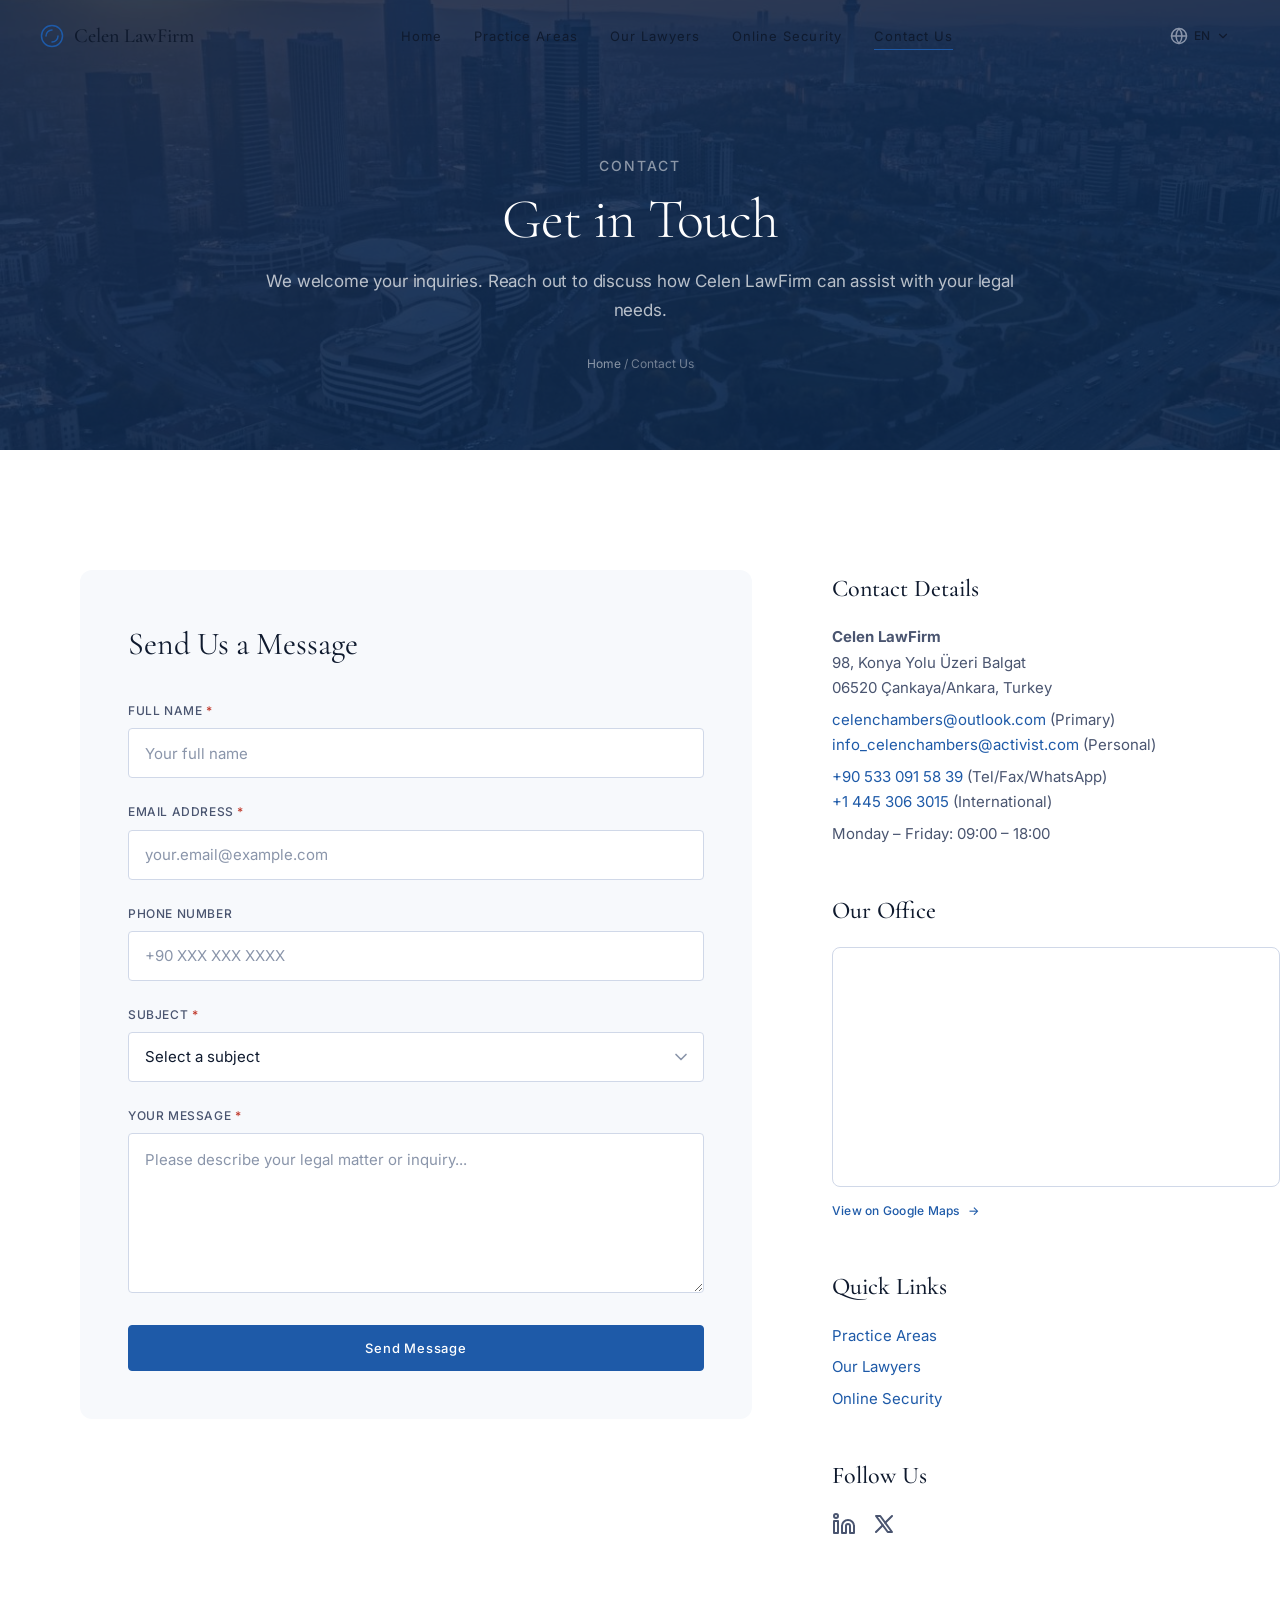
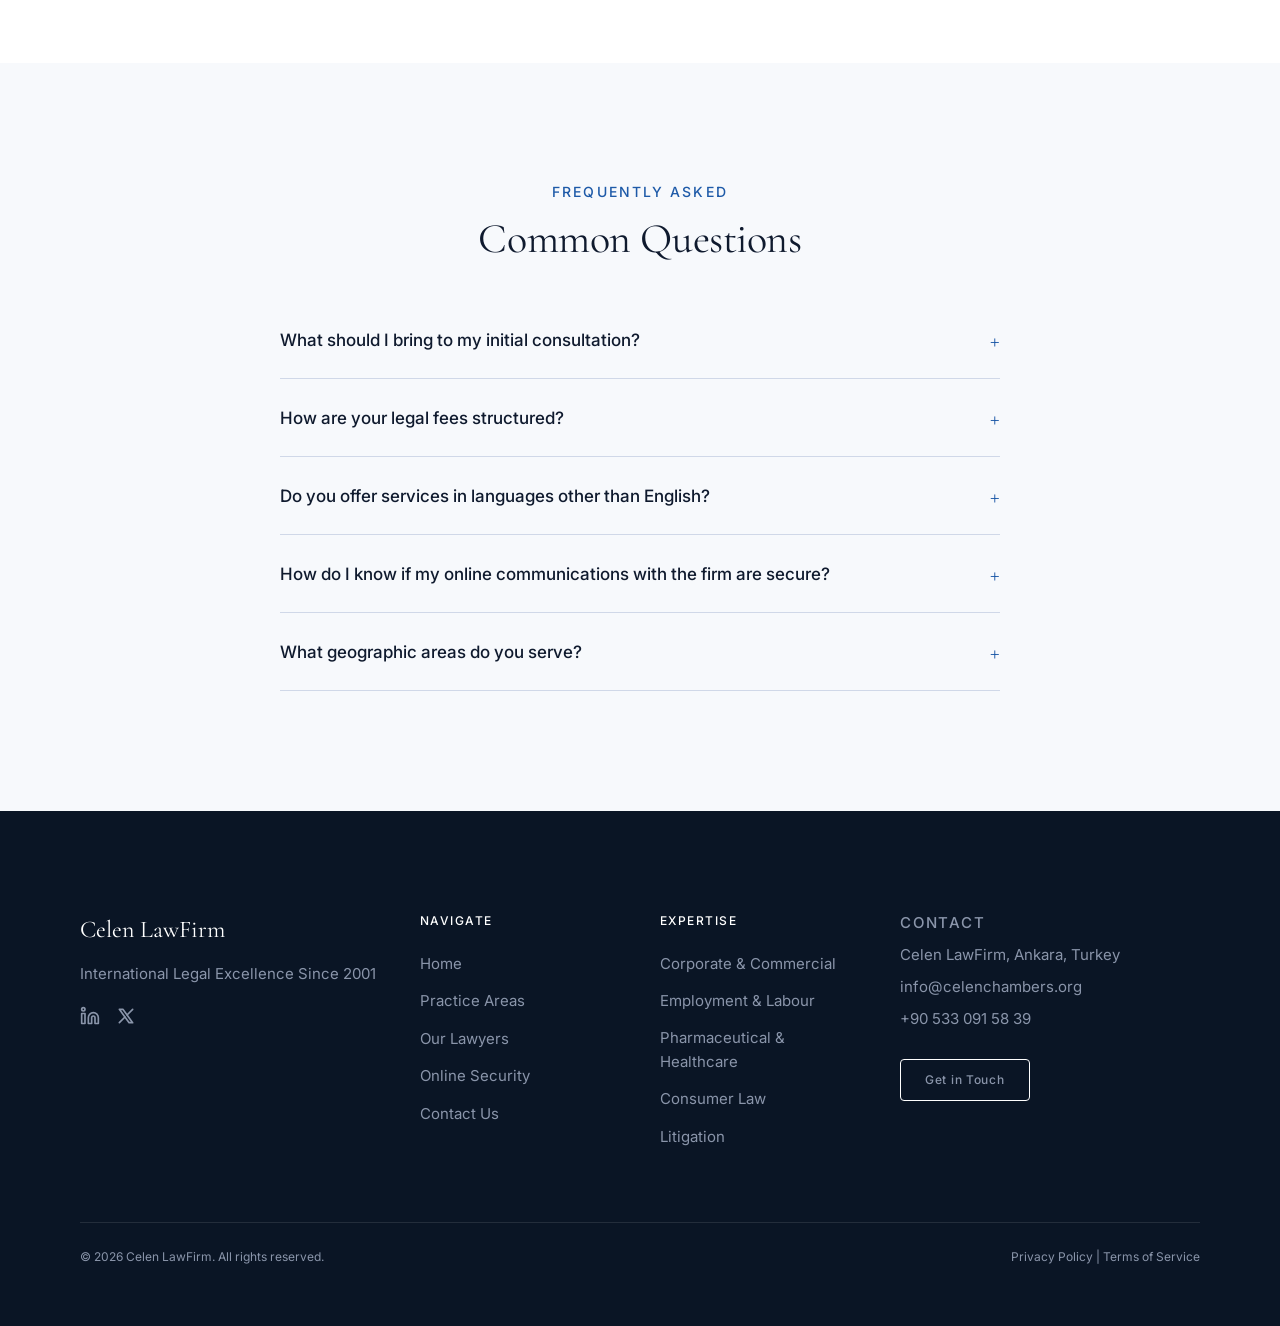
==== web/contact-us.html @ cc82cc18 "Initial commit: Celen Chambers website source code and updated lawyer portrait" ====
<!DOCTYPE html>
<html lang="en" dir="ltr">

<head>
  <meta charset="UTF-8">
  <meta name="viewport" content="width=device-width, initial-scale=1.0">
  <title>Contact Us | Celen LawFirm</title>
  <meta name="description"
    content="Contact Celen LawFirm for a confidential consultation. Reach our team in Ankara, Turkey for corporate, commercial, employment, healthcare, litigation, and international law matters.">

  <link rel="preconnect" href="https://fonts.googleapis.com">
  <link rel="preconnect" href="https://fonts.gstatic.com" crossorigin>
  <link
    href="https://fonts.googleapis.com/css2?family=Cormorant+Garamond:wght@300;400;500;600&family=Inter:wght@300;400;500&display=swap"
    rel="stylesheet">

  <link rel="stylesheet" href="css/base.css">
  <link rel="stylesheet" href="css/contact-us.css">
</head>

<body>
  <a href="#main" class="skip-link">Skip to main content</a>

  <header class="navbar scrolled" id="navbar" role="banner">
    <a href="index.html" class="navbar__logo" aria-label="Celen LawFirm Home">
      <svg class="navbar__logo-icon" viewBox="0 0 32 32" fill="none" xmlns="http://www.w3.org/2000/svg"
        aria-hidden="true">
        <circle cx="16" cy="16" r="14" stroke="currentColor" stroke-width="2" />
        <path d="M8 16C8 11.58 11.58 8 16 8" stroke="currentColor" stroke-width="2" stroke-linecap="round" />
        <path d="M24 16C24 20.42 20.42 24 16 24" stroke="currentColor" stroke-width="2" stroke-linecap="round" />
      </svg>
      Celen LawFirm
    </a>

    <nav class="navbar__nav" role="navigation" aria-label="Main navigation">
      <a href="index.html">Home</a>
      <a href="practice-areas.html">Practice Areas</a>
      <a href="our-lawyers.html">Our Lawyers</a>
      <a href="online-security.html">Online Security</a>
      <a href="contact-us.html" class="active">Contact Us</a>
    </nav>

    <div class="navbar__lang dropdown" aria-label="Language selector">
      <div class="dropdown__toggle">
        <svg viewBox="0 0 24 24" width="18" height="18" stroke="currentColor" stroke-width="2" fill="none"
          stroke-linecap="round" stroke-linejoin="round" class="lang-icon">
          <circle cx="12" cy="12" r="10"></circle>
          <line x1="2" y1="12" x2="22" y2="12"></line>
          <path d="M12 2a15.3 15.3 0 0 1 4 10 15.3 15.3 0 0 1-4 10 15.3 15.3 0 0 1-4-10 15.3 15.3 0 0 1 4-10z"></path>
        </svg>
        <span id="current-lang">EN</span>
        <svg viewBox="0 0 24 24" width="14" height="14" stroke="currentColor" stroke-width="2" fill="none"
          stroke-linecap="round" stroke-linejoin="round">
          <path d="M6 9l6 6 6-6" />
        </svg>
      </div>
      <div class="dropdown__menu">
        <button class="active" data-lang="en" aria-label="English">English</button>
        <button data-lang="tr" aria-label="Turkish">Türkçe</button>
        <button data-lang="pt" aria-label="Portuguese">Português</button>
        <button data-lang="it" aria-label="Italian">Italiano</button>
        <button data-lang="de" aria-label="German">Deutsch</button>
        <button data-lang="es" aria-label="Spanish">Español</button>
        <button data-lang="zh" aria-label="Chinese">中文</button>
        <button data-lang="fr" aria-label="French">Français</button>
        <button data-lang="ar" aria-label="Arabic">العربية</button>
        <button data-lang="ru" aria-label="Russian">Русский</button>
      </div>
    </div>

    <button class="navbar__toggle" id="menuToggle" aria-label="Toggle menu" aria-expanded="false">
      <span></span>
      <span></span>
    </button>
  </header>

  <div class="mobile-menu" id="mobileMenu" role="dialog" aria-label="Mobile navigation">
    <a href="index.html">Home</a>
    <a href="practice-areas.html">Practice Areas</a>
    <a href="our-lawyers.html">Our Lawyers</a>
    <a href="online-security.html">Online Security</a>
    <a href="contact-us.html">Contact Us</a>
    <div class="mobile-menu__lang dropdown">
      <div class="dropdown__menu--static">
        <div class="mobile-lang-header">
          <svg viewBox="0 0 24 24" width="18" height="18" stroke="currentColor" stroke-width="2" fill="none"
            stroke-linecap="round" stroke-linejoin="round">
            <circle cx="12" cy="12" r="10"></circle>
            <line x1="2" y1="12" x2="22" y2="12"></line>
            <path d="M12 2a15.3 15.3 0 0 1 4 10 15.3 15.3 0 0 1-4 10 15.3 15.3 0 0 1-4-10 15.3 15.3 0 0 1 4-10z"></path>
          </svg>
          <span>Select Language</span>
        </div>
        <button class="active" data-lang="en">English</button>
        <button data-lang="tr">Türkçe</button>
        <button data-lang="pt">Português</button>
        <button data-lang="it">Italiano</button>
        <button data-lang="de">Deutsch</button>
        <button data-lang="es">Español</button>
        <button data-lang="zh">中文</button>
        <button data-lang="fr">Français</button>
        <button data-lang="ar">العربية</button>
        <button data-lang="ru">Русский</button>
      </div>
    </div>
  </div>

  <main id="main">
    <!-- Page Header -->
    <section class="page-header" aria-label="Page header">
      <div class="page-header__bg" style="background-image: url('images/page-header-contact.jpg');" role="img"
        aria-label="Ankara cityscape at golden hour"></div>
      <div class="page-header__content">
        <p class="label-xl" data-animate="heading">Contact</p>
        <h1 class="display-l" data-animate="heading" data-delay="1">Get in Touch</h1>
        <p class="body-l" data-animate="fade-up" data-delay="2">We welcome your inquiries. Reach out to discuss how
          Celen LawFirm can assist with your legal needs.</p>
        <nav class="page-header__breadcrumb" aria-label="Breadcrumb" data-animate="fade-up" data-delay="3">
          <a href="index.html">Home</a> / Contact Us
        </nav>
      </div>
    </section>

    <!-- Contact Form & Information -->
    <section class="contact-layout section-padding" aria-label="Contact form and firm information">
      <div class="container">
        <div class="contact-layout__grid">

          <!-- Contact Form -->
          <div class="contact-form-wrapper" data-animate="fade-left">
            <h2 class="contact-form__heading">Send Us a Message</h2>
            <form id="contactForm" action="/api/send-email" method="POST" novalidate>

              <!-- Honeypot -->
              <div class="form-honeypot" aria-hidden="true">
                <input type="text" name="website" tabindex="-1" autocomplete="off">
              </div>

              <div class="form-group">
                <label for="name">Full Name <span class="required">*</span></label>
                <input type="text" id="name" name="name" class="form-input" placeholder="Your full name" required>
                <p class="form-error" id="name-error">Please enter your full name.</p>
              </div>

              <div class="form-group">
                <label for="email">Email Address <span class="required">*</span></label>
                <input type="email" id="email" name="email" class="form-input" placeholder="your.email@example.com"
                  required>
                <p class="form-error" id="email-error">Please enter a valid email address.</p>
              </div>

              <div class="form-group">
                <label for="phone">Phone Number</label>
                <input type="tel" id="phone" name="phone" class="form-input" placeholder="+90 XXX XXX XXXX">
              </div>

              <div class="form-group">
                <label for="subject">Subject <span class="required">*</span></label>
                <select id="subject" name="subject" class="form-select" required>
                  <option value="" disabled selected>Select a subject</option>
                  <option value="general">General Inquiry</option>
                  <option value="corporate">Corporate and Commercial Law</option>
                  <option value="employment">Employment and Labour Law</option>
                  <option value="healthcare">Pharmaceutical and Healthcare Law</option>
                  <option value="consumer">Consumer Law</option>
                  <option value="litigation">Litigation</option>
                  <option value="competition">Competition Law</option>
                  <option value="international">International Law</option>
                  <option value="tax">Tax Law</option>
                  <option value="career">Career Opportunity</option>
                  <option value="security">Security Concern</option>
                  <option value="other">Other</option>
                </select>
                <p class="form-error" id="subject-error">Please select a subject.</p>
              </div>

              <div class="form-group">
                <label for="message">Your Message <span class="required">*</span></label>
                <textarea id="message" name="message" class="form-textarea"
                  placeholder="Please describe your legal matter or inquiry..." required></textarea>
                <p class="form-error" id="message-error">Please enter your message.</p>
              </div>

              <button type="submit" class="btn btn-primary btn-submit btn-full" id="submitBtn">
                <span class="btn-text">Send Message</span>
                <span class="spinner" aria-hidden="true"></span>
              </button>

              <div class="form-success-msg" id="successMsg">
                Thank you for your message. We will get back to you shortly.
              </div>
            </form>
          </div>

          <!-- Firm Information -->
          <div class="firm-info" data-animate="fade-right" data-delay="1">

            <div class="firm-info__block">
              <h3>Contact Details</h3>
              <p><strong>Celen LawFirm</strong><br>98, Konya Yolu Üzeri Balgat<br>06520 Çankaya/Ankara, Turkey</p>
              <p>
                <a href="mailto:info@celenchambers.org">celenchambers@outlook.com</a> (Primary)<br>
                <a href="mailto:info_celenchambers@activist.com">info_celenchambers@activist.com</a> (Personal)
              </p>
              <p>
                <a href="tel:+905330915839">+90 533 091 58 39</a> (Tel/Fax/WhatsApp)<br>
                <a href="tel:+14453063015">+1 445 306 3015</a> (International)
              </p>
              <p>Monday – Friday: 09:00 – 18:00</p>
            </div>

            <div class="firm-info__block">
              <h3>Our Office</h3>
              <div class="firm-info__map">
                <iframe
                  src="https://www.google.com/maps/embed?pb=!1m18!1m12!1m3!1d3060.7719602410886!2d32.812328115379654!3d39.897455879428574!2m3!1f0!2f0!3f0!3m2!1i1024!2i768!4f13.1!3m3!1m2!1s0x14d345f7823f9011%3A0xc3b8655adbb1ea4f!2sKonya%20Yolu%20%C3%9Czeri%2C%20%C3%87ankaya%2FAnkara!5e0!3m2!1sen!2s!4v1680000000000!5m2!1sen!2s"
                  loading="lazy" referrerpolicy="no-referrer-when-downgrade"
                  title="Celen LawFirm office location in Ankara"></iframe>
              </div>
              <p style="margin-top: 1rem;"><a
                  href="https://maps.google.com/?q=98,Konya+Yolu+Uzeri+Balgat,Cankaya,Ankara,Turkey" target="_blank"
                  rel="noopener" class="btn btn-tertiary">View on Google Maps <span class="arrow">&rarr;</span></a></p>
            </div>

            <div class="firm-info__block">
              <h3>Quick Links</h3>
              <p><a href="practice-areas.html">Practice Areas</a></p>
              <p><a href="our-lawyers.html">Our Lawyers</a></p>
              <p><a href="online-security.html">Online Security</a></p>
            </div>

            <div class="firm-info__block">
              <h3>Follow Us</h3>
              <div class="firm-info__socials">
                <a href="#" aria-label="LinkedIn">
                  <svg width="24" height="24" viewBox="0 0 24 24" fill="none" stroke="currentColor" stroke-width="2"
                    stroke-linecap="round" stroke-linejoin="round">
                    <path d="M16 8a6 6 0 0 1 6 6v7h-4v-7a2 2 0 0 0-2-2 2 2 0 0 0-2 2v7h-4v-7a6 6 0 0 1 6-6z" />
                    <rect x="2" y="9" width="4" height="12" />
                    <circle cx="4" cy="4" r="2" />
                  </svg>
                </a>
                <a href="#" aria-label="X (Twitter)">
                  <svg width="24" height="24" viewBox="0 0 24 24" fill="none" stroke="currentColor" stroke-width="2"
                    stroke-linecap="round" stroke-linejoin="round">
                    <path d="M4 4l11.733 16h4.267l-11.733-16z" />
                    <path d="M4 20l6.768-6.768m2.46-2.46L20 4" />
                  </svg>
                </a>
              </div>
            </div>

          </div>
        </div>
      </div>
    </section>

    <!-- FAQ Accordion -->
    <section class="faq-section section-padding" aria-labelledby="faq-heading">
      <div class="container">
        <header class="section-header" data-animate="heading">
          <p class="label-xl">Frequently Asked</p>
          <h2 id="faq-heading" class="heading-l">Common Questions</h2>
        </header>

        <div class="accordion" data-animate="fade-up" data-delay="1">

          <div class="accordion__item">
            <button class="accordion__header" aria-expanded="false">
              <span class="accordion__question">What should I bring to my initial consultation?</span>
              <span class="accordion__icon" aria-hidden="true">+</span>
            </button>
            <div class="accordion__body">
              <p class="accordion__answer">Please bring any relevant documents, correspondence, contracts, or court
                papers related to your matter. Also bring a form of identification. The more information you provide,
                the better we can assess your situation.</p>
            </div>
          </div>

          <div class="accordion__item">
            <button class="accordion__header" aria-expanded="false">
              <span class="accordion__question">How are your legal fees structured?</span>
              <span class="accordion__icon" aria-hidden="true">+</span>
            </button>
            <div class="accordion__body">
              <p class="accordion__answer">Our fee structure varies depending on the nature and complexity of the
                matter. We offer hourly rates, fixed fees for certain services, and retainer arrangements. We will
                discuss fees transparently during your initial consultation.</p>
            </div>
          </div>

          <div class="accordion__item">
            <button class="accordion__header" aria-expanded="false">
              <span class="accordion__question">Do you offer services in languages other than English?</span>
              <span class="accordion__icon" aria-hidden="true">+</span>
            </button>
            <div class="accordion__body">
              <p class="accordion__answer">Yes, our team includes fluent speakers of Turkish, French, German, Spanish,
                and Arabic. We can also arrange interpreter services for other languages as needed.</p>
            </div>
          </div>

          <div class="accordion__item">
            <button class="accordion__header" aria-expanded="false">
              <span class="accordion__question">How do I know if my online communications with the firm are
                secure?</span>
              <span class="accordion__icon" aria-hidden="true">+</span>
            </button>
            <div class="accordion__body">
              <p class="accordion__answer">We use encrypted email and a secure client portal for document exchange. Look
                for 'https://' in the URL and never share passwords via email. For more information, visit our <a
                  href="online-security.html">Online Security</a> page.</p>
            </div>
          </div>

          <div class="accordion__item">
            <button class="accordion__header" aria-expanded="false">
              <span class="accordion__question">What geographic areas do you serve?</span>
              <span class="accordion__icon" aria-hidden="true">+</span>
            </button>
            <div class="accordion__body">
              <p class="accordion__answer">While based in Ankara, Turkey, we serve clients nationally and
                internationally. We have experience with cross-border transactions and can coordinate with correspondent
                firms worldwide.</p>
            </div>
          </div>

        </div>
      </div>
    </section>
  </main>

  <!-- Footer -->
  <footer class="footer" role="contentinfo">
    <div class="container">
      <div class="footer__grid" data-animate="fade-up">
        <div>
          <p class="footer__brand">Celen LawFirm</p>
          <p class="footer__tagline">International Legal Excellence Since 2001</p>
          <div class="footer__socials">
            <a href="#" aria-label="LinkedIn">
              <svg width="20" height="20" viewBox="0 0 24 24" fill="none" stroke="currentColor" stroke-width="2"
                stroke-linecap="round" stroke-linejoin="round">
                <path d="M16 8a6 6 0 0 1 6 6v7h-4v-7a2 2 0 0 0-2-2 2 2 0 0 0-2 2v7h-4v-7a6 6 0 0 1 6-6z" />
                <rect x="2" y="9" width="4" height="12" />
                <circle cx="4" cy="4" r="2" />
              </svg>
            </a>
            <a href="#" aria-label="X (Twitter)">
              <svg width="20" height="20" viewBox="0 0 24 24" fill="none" stroke="currentColor" stroke-width="2"
                stroke-linecap="round" stroke-linejoin="round">
                <path d="M4 4l11.733 16h4.267l-11.733-16z" />
                <path d="M4 20l6.768-6.768m2.46-2.46L20 4" />
              </svg>
            </a>
          </div>
        </div>
        <div>
          <p class="footer__heading">Navigate</p>
          <ul class="footer__links">
            <li><a href="index.html">Home</a></li>
            <li><a href="practice-areas.html">Practice Areas</a></li>
            <li><a href="our-lawyers.html">Our Lawyers</a></li>
            <li><a href="online-security.html">Online Security</a></li>
            <li><a href="contact-us.html">Contact Us</a></li>
          </ul>
        </div>
        <div>
          <p class="footer__heading">Expertise</p>
          <ul class="footer__links">
            <li><a href="practice-areas.html#corporate">Corporate &amp; Commercial</a></li>
            <li><a href="practice-areas.html#employment">Employment &amp; Labour</a></li>
            <li><a href="practice-areas.html#healthcare">Pharmaceutical &amp; Healthcare</a></li>
            <li><a href="practice-areas.html#consumer">Consumer Law</a></li>
            <li><a href="practice-areas.html#litigation">Litigation</a></li>
          </ul>
        </div>
        <div class="footer__contact">
          <p class="footer__heading">Contact</p>
          <p>Celen LawFirm, Ankara, Turkey</p>
          <p><a href="mailto:info@celenchambers.org">info@celenchambers.org</a></p>
          <p><a href="tel:+905330915839">+90 533 091 58 39</a></p>
          <a href="contact-us.html" class="btn btn-secondary-white">Get in Touch</a>
        </div>
      </div>
      <div class="footer__bottom">
        <p>&copy; 2026 Celen LawFirm. All rights reserved.</p>
        <p><a href="#">Privacy Policy</a> | <a href="#">Terms of Service</a></p>
      </div>
    </div>
  </footer>

  <script src="js/app.js"></script>
  <script src="js/contact-form.js"></script>
</body>

</html>
---- web/css/base.css ----
/* ========================================
   CELEN CHAMBERS — BASE STYLES
   Design Tokens | Reset | Typography | 
   Utilities | Shared Components | Animations
   ======================================== */

/* ── CSS Custom Properties (Design Tokens) ── */
:root {
  /* Colors */
  --white: #FFFFFF;
  --off-white: #F7F9FC;
  --light-blue-grey: #E8EDF5;
  --border-light: #D0D8E8;
  --blue-accent: #1E5AA8;
  --deep-blue: #0F2B52;
  --text-primary: #0F1A2E;
  --text-secondary: #4A5570;
  --text-muted: #8A95AA;
  --navy-dark: #0A1525;
  --warm-sand: #E8DFD0;
  --success: #2E8B57;
  --error: #C0392B;

  /* Spacing */
  --section-padding: 12rem;
  --section-padding-lg: 16rem;
  --content-max: 120rem;
  --content-narrow: 72rem;
  --grid-gap: 3.2rem;
  --element-gap: 2.4rem;
  --element-gap-sm: 1.2rem;

  /* Border Radius */
  --radius-sm: 0.4rem;
  --radius-md: 0.8rem;
  --radius-lg: 1.2rem;

  /* Animation Easing */
  --ease-default: cubic-bezier(0.25, 0.1, 0.25, 1);
  --ease-smooth: cubic-bezier(0.4, 0, 0.2, 1);
  --ease-gentle: cubic-bezier(0.22, 1, 0.36, 1);
  --ease-spring: cubic-bezier(0.34, 1.56, 0.64, 1);

  /* Animation Durations */
  --dur-fast: 300ms;
  --dur-normal: 500ms;
  --dur-slow: 800ms;
  --dur-hero: 1200ms;

  /* Font Scale (1rem = 10px) */
  font-size: 62.5%;
}

/* ── CSS Reset ── */
*, *::before, *::after {
  margin: 0;
  padding: 0;
  box-sizing: border-box;
}

html {
  scroll-behavior: smooth;
  font-size: 62.5%;
  -webkit-text-size-adjust: 100%;
}

body {
  font-family: 'Inter', sans-serif;
  font-size: 1.6rem;
  line-height: 1.6;
  color: var(--text-primary);
  background: var(--white);
  -webkit-font-smoothing: antialiased;
  -moz-osx-font-smoothing: grayscale;
  overflow-x: hidden;
}

img {
  max-width: 100%;
  height: auto;
  display: block;
}

a {
  color: inherit;
  text-decoration: none;
}

button {
  border: none;
  background: none;
  cursor: pointer;
  font-family: inherit;
}

ul, ol {
  list-style: none;
}

input, textarea, select {
  font-family: inherit;
  font-size: inherit;
  color: inherit;
}

/* Skip link */
.skip-link {
  position: absolute;
  top: -100%;
  left: 2rem;
  background: var(--blue-accent);
  color: var(--white);
  padding: 1rem 2rem;
  border-radius: var(--radius-sm);
  font-size: 1.3rem;
  font-weight: 500;
  z-index: 10000;
  transition: top var(--dur-fast);
}
.skip-link:focus {
  top: 2rem;
}

/* ── Typography ── */
.font-display {
  font-family: 'Cormorant Garamond', serif;
}

.font-body {
  font-family: 'Inter', sans-serif;
}

/* Display sizes with fluid scaling */
.display-xl {
  font-family: 'Cormorant Garamond', serif;
  font-size: clamp(4rem, 6vw, 7.2rem);
  line-height: 0.95;
  font-weight: 300;
  letter-spacing: -0.02em;
}

.display-l {
  font-family: 'Cormorant Garamond', serif;
  font-size: clamp(3.2rem, 4.5vw, 5.6rem);
  line-height: 1.0;
  font-weight: 300;
  letter-spacing: -0.015em;
}

.heading-l {
  font-family: 'Cormorant Garamond', serif;
  font-size: clamp(2.8rem, 4vw, 4.2rem);
  line-height: 1.05;
  font-weight: 400;
  letter-spacing: -0.01em;
}

.heading-m {
  font-family: 'Cormorant Garamond', serif;
  font-size: clamp(2.4rem, 3vw, 3.2rem);
  line-height: 1.1;
  font-weight: 400;
}

.heading-s {
  font-family: 'Cormorant Garamond', serif;
  font-size: clamp(2rem, 2.5vw, 2.4rem);
  line-height: 1.15;
  font-weight: 500;
}

.label-xl {
  font-family: 'Inter', sans-serif;
  font-size: 1.4rem;
  line-height: 1.3;
  font-weight: 500;
  letter-spacing: 0.15em;
  text-transform: uppercase;
}

.label-l {
  font-family: 'Inter', sans-serif;
  font-size: 1.2rem;
  line-height: 1.3;
  font-weight: 500;
  letter-spacing: 0.12em;
  text-transform: uppercase;
}

.body-l {
  font-family: 'Inter', sans-serif;
  font-size: clamp(1.5rem, 1.6vw, 1.7rem);
  line-height: 1.65;
  font-weight: 400;
  letter-spacing: -0.01em;
}

.body-m {
  font-family: 'Inter', sans-serif;
  font-size: 1.5rem;
  line-height: 1.6;
  font-weight: 400;
}

.caption {
  font-family: 'Inter', sans-serif;
  font-size: 1.2rem;
  line-height: 1.4;
  font-weight: 400;
  letter-spacing: 0.02em;
}

.nav-link {
  font-family: 'Inter', sans-serif;
  font-size: 1.3rem;
  line-height: 1.0;
  font-weight: 400;
  letter-spacing: 0.08em;
}

/* ── Layout Utilities ── */
.container {
  max-width: var(--content-max);
  margin: 0 auto;
  padding: 0 4rem;
}

.container-narrow {
  max-width: var(--content-narrow);
  margin: 0 auto;
  padding: 0 4rem;
}

.section-padding {
  padding-top: var(--section-padding);
  padding-bottom: var(--section-padding);
}

.section-padding-lg {
  padding-top: var(--section-padding-lg);
  padding-bottom: var(--section-padding-lg);
}

/* ── Section Header Pattern ── */
.section-header {
  text-align: center;
  margin-bottom: 6rem;
}

.section-header .label-xl {
  color: var(--blue-accent);
}

.section-header .heading-l {
  color: var(--text-primary);
  margin-top: 1.6rem;
}

.section-header .body-m {
  color: var(--text-secondary);
  margin-top: 1.2rem;
}

.section-header .decorative-line {
  width: 6rem;
  height: 1px;
  background: var(--border-light);
  margin: 2rem auto;
}

/* ── Buttons ── */
.btn {
  display: inline-flex;
  align-items: center;
  justify-content: center;
  gap: 0.8rem;
  padding: 1.4rem 3.2rem;
  border-radius: var(--radius-sm);
  font-family: 'Inter', sans-serif;
  font-size: 1.3rem;
  font-weight: 500;
  letter-spacing: 0.06em;
  cursor: pointer;
  transition: all var(--dur-fast) var(--ease-spring);
  white-space: nowrap;
}

.btn-primary {
  background: var(--blue-accent);
  color: var(--white);
  border: 1px solid var(--blue-accent);
}

.btn-primary:hover {
  background: var(--deep-blue);
  border-color: var(--deep-blue);
  transform: translateY(-2px);
  box-shadow: 0 4px 20px rgba(15, 43, 82, 0.2);
}

.btn-secondary {
  background: transparent;
  color: var(--blue-accent);
  border: 1px solid var(--blue-accent);
}

.btn-secondary:hover {
  background: var(--blue-accent);
  color: var(--white);
}

.btn-secondary-white {
  background: transparent;
  color: var(--white);
  border: 1px solid var(--white);
}

.btn-secondary-white:hover {
  background: var(--white);
  color: var(--deep-blue);
}

.btn-tertiary {
  background: transparent;
  color: var(--blue-accent);
  border: none;
  padding: 0;
  font-size: 1.2rem;
  letter-spacing: 0.02em;
}

.btn-tertiary .arrow {
  display: inline-block;
  transition: transform var(--dur-fast) var(--ease-default);
}

.btn-tertiary:hover .arrow {
  transform: translateX(8px);
}

.btn-full {
  width: 100%;
}

/* ── Link Underline Animation ── */
.link-underline {
  position: relative;
  display: inline-block;
}

.link-underline::after {
  content: '';
  position: absolute;
  bottom: -2px;
  left: 0;
  width: 100%;
  height: 1px;
  background: currentColor;
  transform: scaleX(0);
  transform-origin: left;
  transition: transform var(--dur-fast) var(--ease-spring);
}

.link-underline:hover::after,
.link-underline.active::after {
  transform: scaleX(1);
}

/* ── Navigation ── */
.navbar {
  position: fixed;
  top: 0;
  left: 0;
  right: 0;
  height: 7.2rem;
  padding: 0 4rem;
  display: flex;
  align-items: center;
  justify-content: space-between;
  z-index: 1000;
  transition: background var(--dur-fast) var(--ease-smooth),
              box-shadow var(--dur-fast) var(--ease-smooth),
              backdrop-filter var(--dur-fast);
}

.navbar.scrolled {
  background: rgba(255, 255, 255, 0.97);
  backdrop-filter: blur(12px);
  -webkit-backdrop-filter: blur(12px);
  box-shadow: 0 1px 0 rgba(0, 0, 0, 0.05);
}

.navbar__logo {
  display: flex;
  align-items: center;
  gap: 1rem;
  font-family: 'Cormorant Garamond', serif;
  font-size: 2rem;
  font-weight: 500;
  color: var(--text-primary);
  z-index: 1001;
}

.navbar__logo-icon {
  width: 2.4rem;
  height: 2.4rem;
  color: var(--blue-accent);
}

.navbar__nav {
  display: flex;
  align-items: center;
  gap: 3.2rem;
}

.navbar__nav a {
  font-family: 'Inter', sans-serif;
  font-size: 1.3rem;
  font-weight: 400;
  letter-spacing: 0.08em;
  color: var(--text-primary);
  position: relative;
}

.navbar__nav a::after {
  content: '';
  position: absolute;
  bottom: -4px;
  left: 0;
  width: 100%;
  height: 1px;
  background: var(--blue-accent);
  transform: scaleX(0);
  transform-origin: left;
  transition: transform var(--dur-fast) var(--ease-spring);
}

.navbar__nav a:hover::after,
.navbar__nav a.active::after {
  transform: scaleX(1);
}

/* ── Language Dropdown ── */
.dropdown {
  position: relative;
  display: inline-block;
}

.dropdown__toggle {
  display: flex;
  align-items: center;
  gap: 0.6rem;
  font-family: 'Inter', sans-serif;
  font-size: 1.2rem;
  font-weight: 500;
  color: var(--text-primary);
  cursor: pointer;
  padding: 0.6rem 1rem;
  border-radius: var(--radius-sm);
  transition: background var(--dur-fast);
}

.dropdown__toggle:hover {
  background: rgba(0, 0, 0, 0.04);
}

.navbar.scrolled .dropdown__toggle:hover {
  background: rgba(0, 0, 0, 0.04);
}

.dropdown__menu {
  position: absolute;
  top: 100%;
  right: 0;
  min-width: 14rem;
  background: var(--white);
  border: 1px solid var(--border-light);
  border-radius: var(--radius-md);
  box-shadow: 0 4px 24px rgba(0, 0, 0, 0.08);
  opacity: 0;
  visibility: hidden;
  transform: translateY(10px);
  transition: all var(--dur-fast) var(--ease-spring);
  padding: 0.8rem 0;
  z-index: 100;
  display: flex;
  flex-direction: column;
}

.dropdown:hover .dropdown__menu {
  opacity: 1;
  visibility: visible;
  transform: translateY(0);
}

.dropdown__menu button, .dropdown__menu--static button {
  text-align: left;
  width: 100%;
  padding: 0.8rem 1.6rem;
  font-family: 'Inter', sans-serif;
  font-size: 1.3rem;
  color: var(--text-secondary);
  background: none;
  border: none;
  cursor: pointer;
  transition: background var(--dur-fast), color var(--dur-fast);
}

.dropdown__menu button:hover, .dropdown__menu--static button:hover {
  background: var(--light-blue-grey);
  color: var(--blue-accent);
}

.dropdown__menu button.active, .dropdown__menu--static button.active {
  color: var(--blue-accent);
  font-weight: 500;
  background: rgba(30, 90, 168, 0.04);
}

/* Hamburger */
.navbar__toggle {
  display: none;
  flex-direction: column;
  gap: 0.5rem;
  cursor: pointer;
  z-index: 1001;
  background: none;
  border: none;
  padding: 0.5rem;
}

.navbar__toggle span {
  display: block;
  width: 2.4rem;
  height: 2px;
  background: var(--text-primary);
  transition: all var(--dur-fast) var(--ease-smooth);
}

/* Mobile Menu */
.mobile-menu {
  position: fixed;
  top: 0;
  left: 0;
  right: 0;
  bottom: 0;
  background: var(--white);
  z-index: 999;
  display: flex;
  flex-direction: column;
  align-items: center;
  justify-content: center;
  gap: 3.2rem;
  opacity: 0;
  pointer-events: none;
  transition: opacity var(--dur-normal) var(--ease-smooth);
}

.mobile-menu.open {
  opacity: 1;
  pointer-events: all;
}

.mobile-menu a {
  font-family: 'Cormorant Garamond', serif;
  font-size: 2.4rem;
  font-weight: 500;
  color: var(--text-primary);
  opacity: 0;
  transform: translateY(20px);
  transition: opacity var(--dur-normal) var(--ease-gentle),
              transform var(--dur-normal) var(--ease-gentle);
}

.mobile-menu.open a {
  opacity: 1;
  transform: translateY(0);
}

.mobile-menu.open a:nth-child(1) { transition-delay: 0ms; }
.mobile-menu.open a:nth-child(2) { transition-delay: 100ms; }
.mobile-menu.open a:nth-child(3) { transition-delay: 200ms; }
.mobile-menu.open a:nth-child(4) { transition-delay: 300ms; }
.mobile-menu.open a:nth-child(5) { transition-delay: 400ms; }

.mobile-menu__lang {
  display: flex;
  justify-content: center;
  width: 100%;
  margin-top: 2rem;
}

.dropdown__menu--static {
  display: flex;
  flex-direction: column;
  background: var(--off-white);
  border-radius: var(--radius-md);
  padding: 0;
  width: 100%;
  max-width: 20rem;
  overflow: hidden;
}

.mobile-lang-header {
  display: flex;
  align-items: center;
  justify-content: center;
  gap: 0.8rem;
  padding: 1.2rem;
  font-family: 'Inter', sans-serif;
  font-size: 1.3rem;
  font-weight: 500;
  color: var(--text-primary);
  background: rgba(0, 0, 0, 0.02);
  border-bottom: 1px solid var(--border-light);
  margin-bottom: 0.4rem;
}

.mobile-lang-header svg {
  color: var(--blue-accent);
}

.lang-icon {
  color: var(--text-muted);
  transition: color var(--dur-fast);
}

.dropdown:hover .lang-icon {
  color: var(--blue-accent);
}


/* ── Footer ── */
.footer {
  background: var(--navy-dark);
  padding-top: 10rem;
  padding-bottom: 6rem;
}

.footer__grid {
  display: grid;
  grid-template-columns: 1.5fr 1fr 1fr 1.5fr;
  gap: 4rem;
}

.footer__brand {
  font-family: 'Cormorant Garamond', serif;
  font-size: 2.4rem;
  font-weight: 400;
  color: var(--white);
}

.footer__tagline {
  font-size: 1.5rem;
  color: var(--text-muted);
  margin-top: 1.2rem;
}

.footer__socials {
  display: flex;
  gap: 1.6rem;
  margin-top: 2rem;
}

.footer__socials a {
  color: var(--text-muted);
  transition: color var(--dur-fast);
}

.footer__socials a:hover {
  color: var(--white);
}

.footer__heading {
  font-family: 'Inter', sans-serif;
  font-size: 1.2rem;
  font-weight: 500;
  letter-spacing: 0.12em;
  text-transform: uppercase;
  color: var(--white);
  margin-bottom: 2rem;
}

.footer__links li {
  margin-bottom: 1.2rem;
}

.footer__links a {
  font-size: 1.5rem;
  color: var(--text-muted);
  transition: color var(--dur-fast), transform var(--dur-fast);
  display: inline-block;
}

.footer__links a:hover {
  color: var(--white);
  transform: translateX(4px);
}

.footer__contact p {
  font-size: 1.5rem;
  color: var(--text-muted);
  margin-bottom: 0.8rem;
}

.footer__contact a {
  color: var(--text-muted);
  transition: color var(--dur-fast);
}

.footer__contact a:hover {
  color: var(--white);
}

.footer__contact .btn-secondary-white {
  margin-top: 2rem;
  padding: 1rem 2.4rem;
  font-size: 1.2rem;
}

.footer__bottom {
  margin-top: 6rem;
  padding-top: 2.4rem;
  border-top: 1px solid rgba(255, 255, 255, 0.1);
  display: flex;
  justify-content: space-between;
  align-items: center;
}

.footer__bottom p,
.footer__bottom a {
  font-size: 1.2rem;
  color: var(--text-muted);
}

.footer__bottom a:hover {
  color: var(--white);
}

/* ── Page Header (shared across inner pages) ── */
.page-header {
  min-height: 50vh;
  display: flex;
  flex-direction: column;
  align-items: center;
  justify-content: center;
  text-align: center;
  position: relative;
  overflow: hidden;
  padding: 12rem 4rem 4rem;
}

.page-header__bg {
  position: absolute;
  inset: 0;
  background-size: cover;
  background-position: center;
  z-index: 0;
}

.page-header__bg::after {
  content: '';
  position: absolute;
  inset: 0;
  background: rgba(15, 43, 82, 0.85);
}

.page-header__content {
  position: relative;
  z-index: 1;
  max-width: 80rem;
}

.page-header .label-xl {
  color: rgba(255, 255, 255, 0.5);
}

.page-header .display-l {
  color: var(--white);
  margin-top: 1.6rem;
}

.page-header .body-l {
  color: rgba(255, 255, 255, 0.7);
  margin-top: 2rem;
}

.page-header__breadcrumb {
  margin-top: 3rem;
  font-size: 1.2rem;
  color: rgba(255, 255, 255, 0.4);
}

.page-header__breadcrumb a {
  color: rgba(255, 255, 255, 0.5);
  transition: color var(--dur-fast);
}

.page-header__breadcrumb a:hover {
  color: var(--white);
}

/* ── Animations ── */

/* Hero entrance keyframes */
@keyframes heroBgScale {
  from { transform: scale(1.05); }
  to { transform: scale(1); }
}

@keyframes heroFadeUp {
  from {
    opacity: 0;
    transform: translateY(40px);
  }
  to {
    opacity: 1;
    transform: translateY(0);
  }
}

@keyframes heroFadeUpSmall {
  from {
    opacity: 0;
    transform: translateY(20px);
  }
  to {
    opacity: 1;
    transform: translateY(0);
  }
}

@keyframes scrollIndicator {
  0% { transform: translateY(0); }
  100% { transform: translateY(3.6rem); }
}

@keyframes spin {
  to { transform: rotate(360deg); }
}

/* ── Scroll Animation System ── */
[data-animate] {
  opacity: 0;
  transition: opacity var(--dur-slow) var(--ease-smooth),
              transform var(--dur-slow) var(--ease-smooth);
}

[data-animate="fade-up"] {
  transform: translateY(40px);
}

[data-animate="fade-left"] {
  transform: translateX(-40px);
}

[data-animate="fade-right"] {
  transform: translateX(40px);
}

[data-animate="scale-in"] {
  transform: scale(1.03);
}

[data-animate="heading"] {
  transform: translateY(30px);
  transition-timing-function: var(--ease-gentle);
}

[data-animate].is-visible {
  opacity: 1;
  transform: translate(0) scale(1);
}

/* Stagger delays */
[data-delay="1"] { transition-delay: 100ms; }
[data-delay="2"] { transition-delay: 200ms; }
[data-delay="3"] { transition-delay: 300ms; }
[data-delay="4"] { transition-delay: 400ms; }
[data-delay="5"] { transition-delay: 500ms; }
[data-delay="6"] { transition-delay: 600ms; }
[data-delay="7"] { transition-delay: 700ms; }
[data-delay="8"] { transition-delay: 800ms; }

/* ── Reduced Motion ── */
@media (prefers-reduced-motion: reduce) {
  *, *::before, *::after {
    animation-duration: 0.01ms !important;
    animation-iteration-count: 1 !important;
    transition-duration: 0.01ms !important;
  }
  
  html {
    scroll-behavior: auto;
  }
  
  [data-animate] {
    opacity: 1;
    transform: none;
  }
}

/* ── Responsive ── */
@media (max-width: 1024px) {
  .footer__grid {
    grid-template-columns: 1fr 1fr;
  }
}

@media (max-width: 768px) {
  :root {
    --section-padding: 8rem;
    --section-padding-lg: 10rem;
  }
  
  .container,
  .container-narrow {
    padding: 0 2rem;
  }
  
  .navbar {
    padding: 0 2rem;
  }
  
  .navbar__nav,
  .navbar__lang {
    display: none;
  }
  
  .navbar__toggle {
    display: flex;
  }
  
  .footer__grid {
    grid-template-columns: 1fr;
    gap: 4rem;
  }
  
  .footer__bottom {
    flex-direction: column;
    gap: 1rem;
    text-align: center;
  }
  
  .page-header {
    min-height: 40vh;
    padding-top: 10rem;
  }
}
---- web/css/contact-us.css ----
/* ========================================
   CELEN CHAMBERS — CONTACT US PAGE
   ======================================== */

/* ── Contact Form & Info Layout ── */
.contact-layout {
  background: var(--white);
}

.contact-layout__grid {
  display: grid;
  grid-template-columns: 60% 40%;
  gap: 8rem;
  align-items: start;
}

/* ── Contact Form ── */
.contact-form-wrapper {
  background: var(--off-white);
  border-radius: var(--radius-lg);
  padding: 4.8rem;
}

.contact-form__heading {
  font-family: 'Cormorant Garamond', serif;
  font-size: 3.2rem;
  font-weight: 400;
  color: var(--text-primary);
  margin-bottom: 3.2rem;
}

.form-group {
  margin-bottom: 2.4rem;
}

.form-group label {
  display: block;
  font-size: 1.2rem;
  font-weight: 500;
  color: var(--text-secondary);
  text-transform: uppercase;
  letter-spacing: 0.05em;
  margin-bottom: 0.8rem;
}

.form-group label .required {
  color: var(--error);
}

.form-input,
.form-textarea,
.form-select {
  width: 100%;
  height: 5rem;
  background: var(--white);
  border: 1px solid var(--border-light);
  border-radius: var(--radius-sm);
  padding: 0 1.6rem;
  font-size: 1.5rem;
  color: var(--text-primary);
  transition: border-color var(--dur-fast), box-shadow var(--dur-fast);
}

.form-input:focus,
.form-textarea:focus,
.form-select:focus {
  outline: none;
  border-color: var(--blue-accent);
  box-shadow: 0 0 0 3px rgba(30, 90, 168, 0.1);
}

.form-input::placeholder,
.form-textarea::placeholder {
  color: var(--text-muted);
}

.form-input.error,
.form-textarea.error,
.form-select.error {
  border-color: var(--error);
}

.form-textarea {
  height: 16rem;
  padding: 1.6rem;
  resize: vertical;
}

.form-select {
  appearance: none;
  -webkit-appearance: none;
  background-image: url("data:image/svg+xml,%3Csvg xmlns='http://www.w3.org/2000/svg' width='24' height='24' viewBox='0 0 24 24' fill='none' stroke='%238A95AA' stroke-width='2' stroke-linecap='round' stroke-linejoin='round'%3E%3Cpolyline points='6 9 12 15 18 9'%3E%3C/polyline%3E%3C/svg%3E");
  background-repeat: no-repeat;
  background-position: right 1.2rem center;
  background-size: 2rem;
  padding-right: 4rem;
  cursor: pointer;
}

.form-error {
  font-size: 1.2rem;
  color: var(--error);
  margin-top: 0.6rem;
  display: none;
}

.form-error.visible {
  display: block;
}

/* Honeypot */
.form-honeypot {
  position: absolute;
  opacity: 0;
  pointer-events: none;
  width: 0;
  height: 0;
}

/* Submit button states */
.btn-submit {
  position: relative;
}

.btn-submit .spinner {
  display: none;
  width: 1.8rem;
  height: 1.8rem;
  border: 2px solid rgba(255,255,255,0.3);
  border-top-color: var(--white);
  border-radius: 50%;
  animation: spin 0.8s linear infinite;
}

.btn-submit.loading .btn-text {
  opacity: 0.7;
}

.btn-submit.loading .spinner {
  display: block;
  position: absolute;
}

.btn-submit.success {
  background: var(--success);
  border-color: var(--success);
}

.btn-submit.error {
  background: var(--error);
  border-color: var(--error);
}

.form-success-msg {
  display: none;
  padding: 2rem;
  background: rgba(46, 139, 87, 0.1);
  border: 1px solid var(--success);
  border-radius: var(--radius-sm);
  color: var(--success);
  font-size: 1.5rem;
  text-align: center;
  margin-top: 2rem;
}

.form-success-msg.visible {
  display: block;
}

/* ── Firm Information ── */
.firm-info {
  display: flex;
  flex-direction: column;
  gap: 4rem;
}

.firm-info__block h3 {
  font-family: 'Cormorant Garamond', serif;
  font-size: 2.4rem;
  font-weight: 500;
  color: var(--text-primary);
  margin-bottom: 1.6rem;
}

.firm-info__block p {
  font-size: 1.5rem;
  color: var(--text-secondary);
  line-height: 1.7;
  margin-bottom: 0.6rem;
}

.firm-info__block a {
  color: var(--blue-accent);
  transition: color var(--dur-fast);
}

.firm-info__block a:hover {
  color: var(--deep-blue);
}

.firm-info__map {
  width: 100%;
  height: 24rem;
  border-radius: var(--radius-md);
  border: 1px solid var(--border-light);
  overflow: hidden;
}

.firm-info__map iframe {
  width: 100%;
  height: 100%;
  border: none;
}

.firm-info__socials {
  display: flex;
  gap: 1.6rem;
  margin-top: 1.2rem;
}

.firm-info__socials a {
  color: var(--text-secondary);
  transition: color var(--dur-fast);
}

.firm-info__socials a:hover {
  color: var(--blue-accent);
}

/* ── FAQ Accordion ── */
.faq-section {
  background: var(--off-white);
}

.faq-section .section-header {
  margin-bottom: 4rem;
}

.accordion {
  max-width: var(--content-narrow);
  margin: 0 auto;
}

.accordion__item {
  border-bottom: 1px solid var(--border-light);
}

.accordion__header {
  display: flex;
  justify-content: space-between;
  align-items: center;
  width: 100%;
  padding: 2.4rem 0;
  cursor: pointer;
  background: none;
  border: none;
  text-align: left;
}

.accordion__question {
  font-size: 1.7rem;
  font-weight: 500;
  color: var(--text-primary);
  padding-right: 2rem;
}

.accordion__icon {
  font-family: 'Cormorant Garamond', serif;
  font-size: 2.4rem;
  font-weight: 400;
  color: var(--blue-accent);
  transition: transform var(--dur-normal) var(--ease-smooth);
  flex-shrink: 0;
}

.accordion__item.open .accordion__icon {
  transform: rotate(45deg);
}

.accordion__body {
  max-height: 0;
  overflow: hidden;
  transition: max-height var(--dur-normal) var(--ease-smooth),
              opacity var(--dur-normal) var(--ease-smooth);
  opacity: 0;
}

.accordion__item.open .accordion__body {
  opacity: 1;
}

.accordion__answer {
  font-size: 1.5rem;
  color: var(--text-secondary);
  line-height: 1.7;
  padding-bottom: 2.4rem;
}

/* ── Responsive ── */
@media (max-width: 768px) {
  .contact-layout__grid {
    grid-template-columns: 1fr;
    gap: 4rem;
  }
  
  .contact-form-wrapper {
    padding: 3rem;
  }
  
  .firm-info {
    order: -1;
  }
  
  .accordion__question {
    font-size: 1.5rem;
  }
}
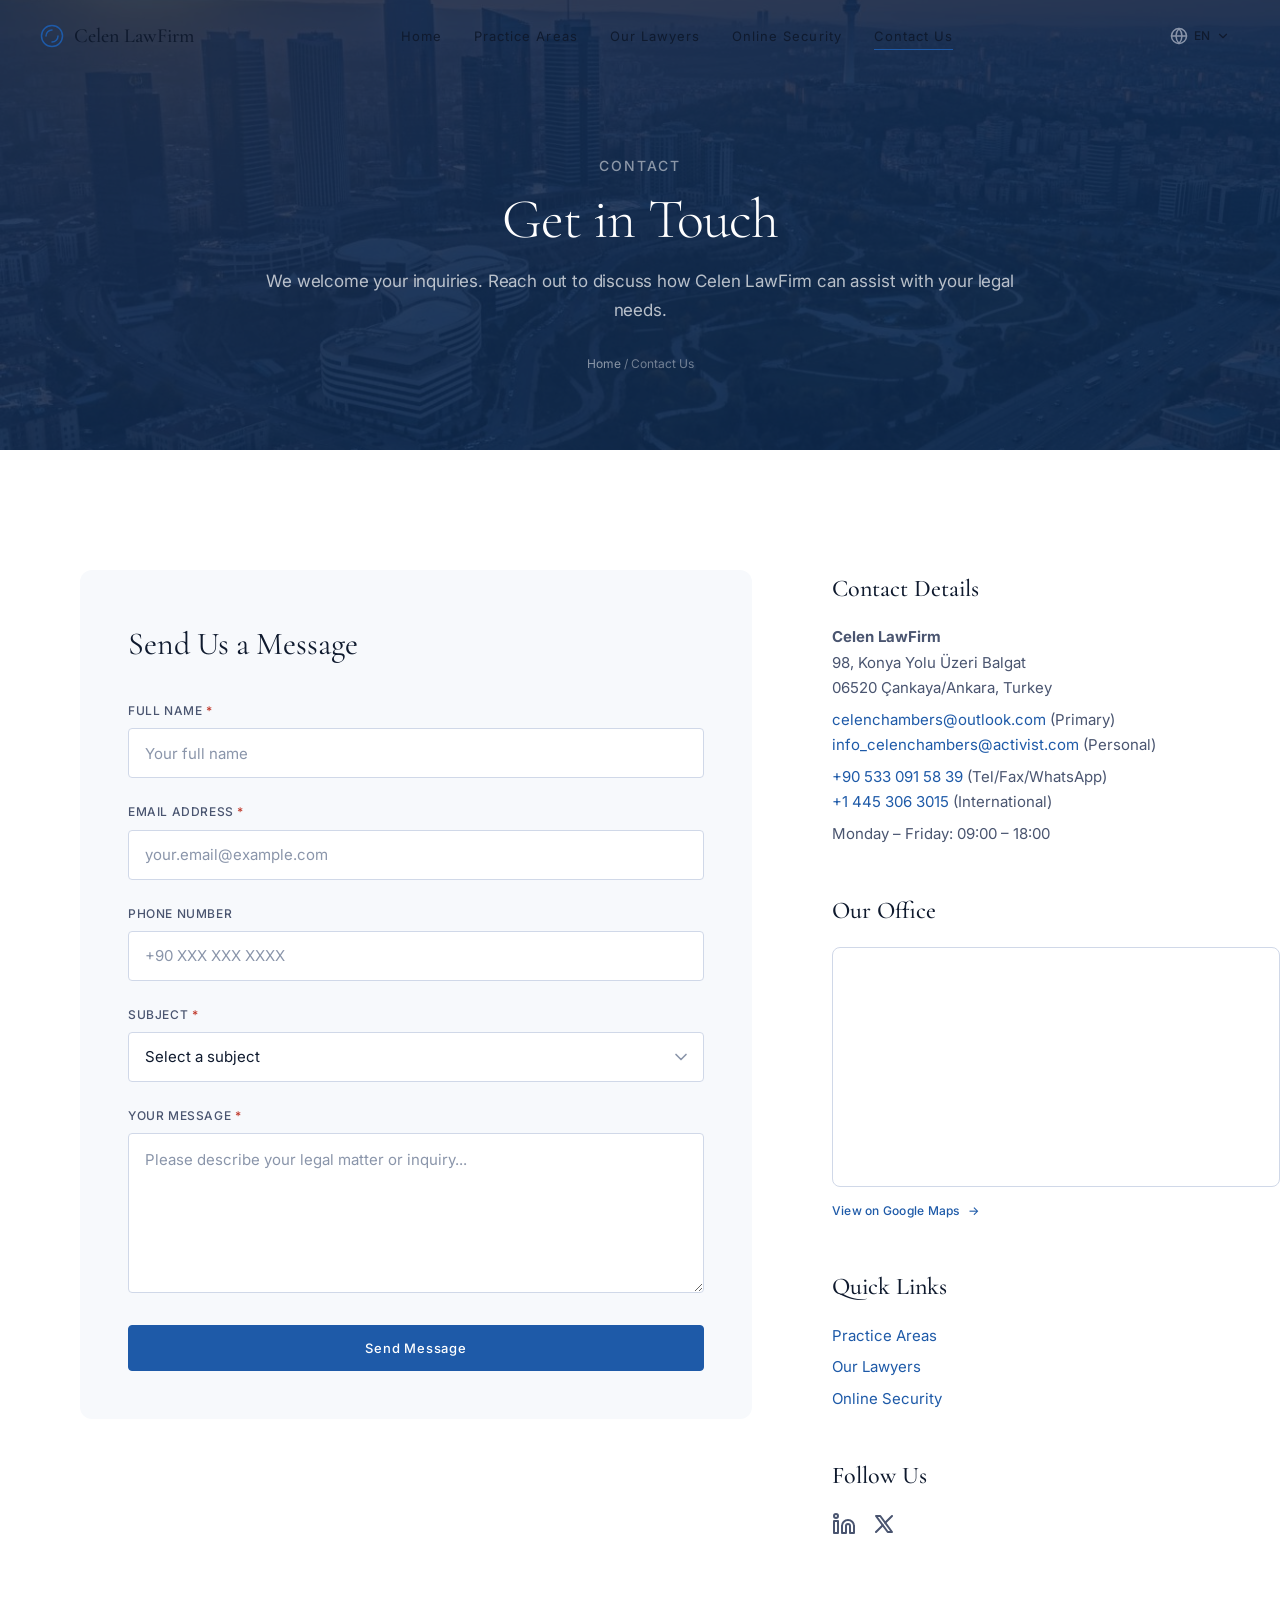
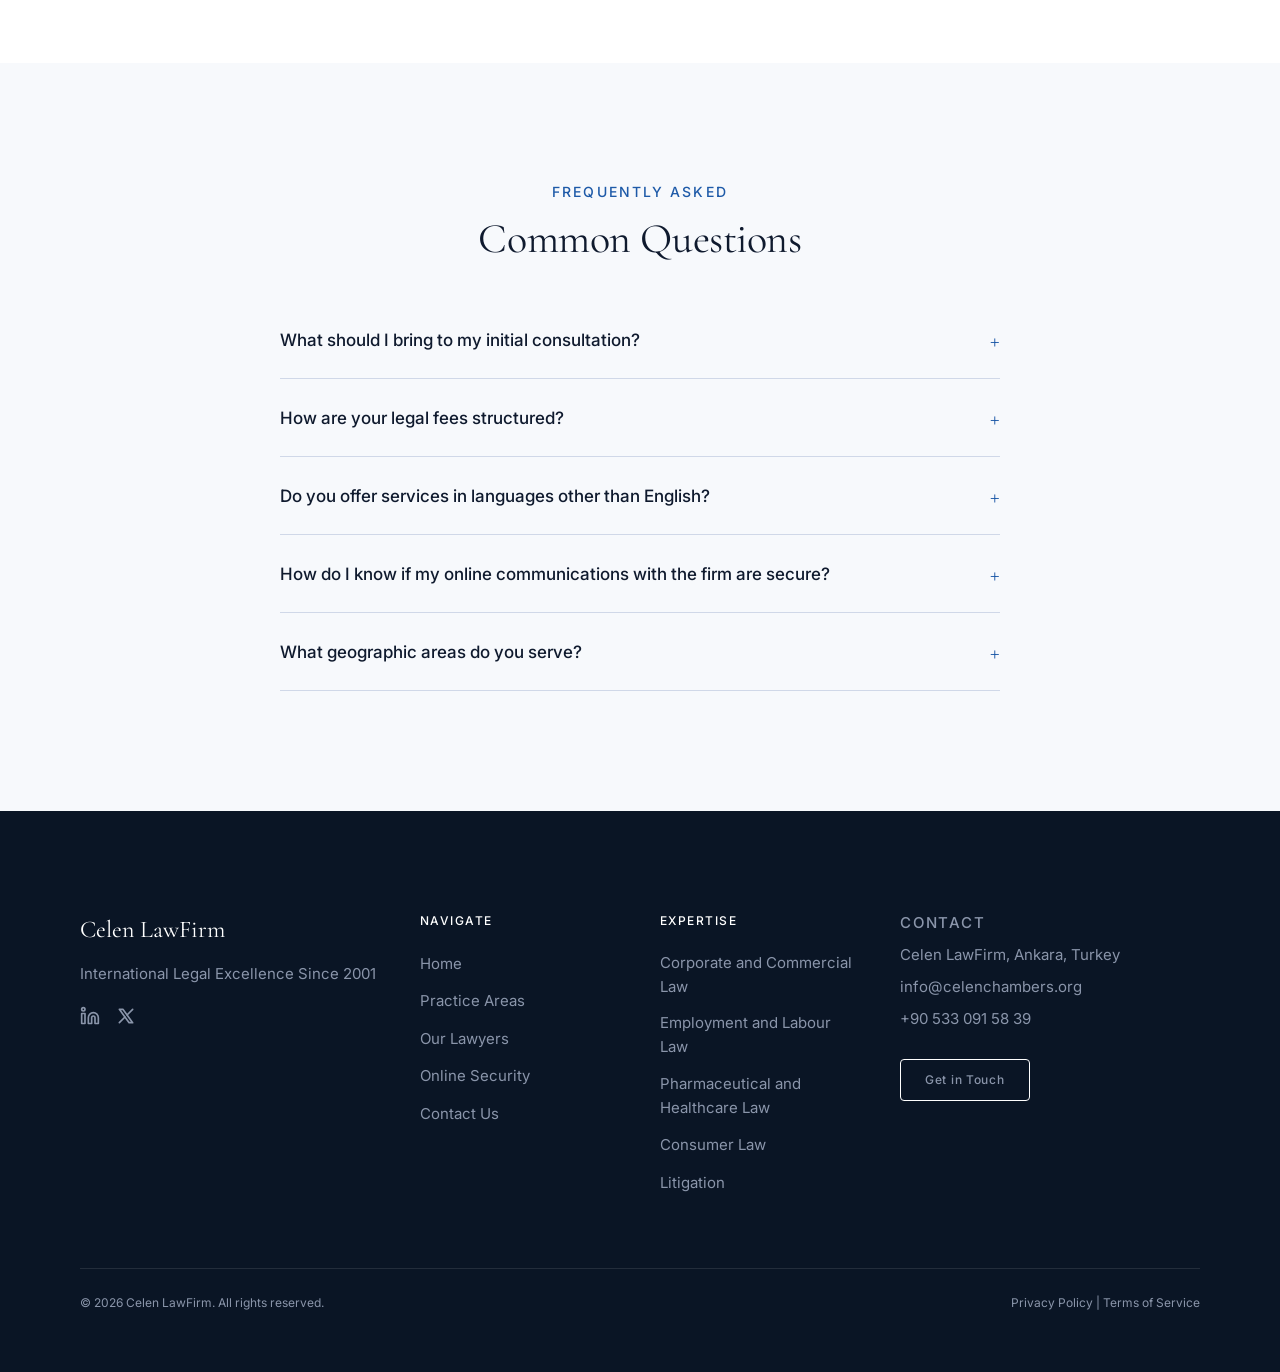
==== commit c6a21d26: "Add full project files and language resources" ====
--- a/web/contact-us.html
+++ b/web/contact-us.html
@@ -33,11 +33,11 @@
     </a>
 
     <nav class="navbar__nav" role="navigation" aria-label="Main navigation">
-      <a href="index.html">Home</a>
-      <a href="practice-areas.html">Practice Areas</a>
-      <a href="our-lawyers.html">Our Lawyers</a>
-      <a href="online-security.html">Online Security</a>
-      <a href="contact-us.html" class="active">Contact Us</a>
+      <a href="index.html" data-i18n="nav.home">Home</a>
+      <a href="practice-areas.html" data-i18n="nav.practiceAreas">Practice Areas</a>
+      <a href="our-lawyers.html" data-i18n="nav.ourLawyers">Our Lawyers</a>
+      <a href="online-security.html" data-i18n="nav.onlineSecurity">Online Security</a>
+      <a href="contact-us.html" class="active" data-i18n="nav.contactUs">Contact Us</a>
     </nav>
 
     <div class="navbar__lang dropdown" aria-label="Language selector">
@@ -75,11 +75,11 @@
   </header>
 
   <div class="mobile-menu" id="mobileMenu" role="dialog" aria-label="Mobile navigation">
-    <a href="index.html">Home</a>
-    <a href="practice-areas.html">Practice Areas</a>
-    <a href="our-lawyers.html">Our Lawyers</a>
-    <a href="online-security.html">Online Security</a>
-    <a href="contact-us.html">Contact Us</a>
+    <a href="index.html" data-i18n="nav.home">Home</a>
+    <a href="practice-areas.html" data-i18n="nav.practiceAreas">Practice Areas</a>
+    <a href="our-lawyers.html" data-i18n="nav.ourLawyers">Our Lawyers</a>
+    <a href="online-security.html" data-i18n="nav.onlineSecurity">Online Security</a>
+    <a href="contact-us.html" data-i18n="nav.contactUs">Contact Us</a>
     <div class="mobile-menu__lang dropdown">
       <div class="dropdown__menu--static">
         <div class="mobile-lang-header">
@@ -111,12 +111,12 @@
       <div class="page-header__bg" style="background-image: url('images/page-header-contact.jpg');" role="img"
         aria-label="Ankara cityscape at golden hour"></div>
       <div class="page-header__content">
-        <p class="label-xl" data-animate="heading">Contact</p>
-        <h1 class="display-l" data-animate="heading" data-delay="1">Get in Touch</h1>
-        <p class="body-l" data-animate="fade-up" data-delay="2">We welcome your inquiries. Reach out to discuss how
+        <p class="label-xl" data-animate="heading" data-i18n="contactUs.pageHeader.label">Contact</p>
+        <h1 class="display-l" data-animate="heading" data-delay="1" data-i18n="contactUs.pageHeader.heading">Get in Touch</h1>
+        <p class="body-l" data-animate="fade-up" data-delay="2" data-i18n="contactUs.pageHeader.subtext">We welcome your inquiries. Reach out to discuss how
           Celen LawFirm can assist with your legal needs.</p>
         <nav class="page-header__breadcrumb" aria-label="Breadcrumb" data-animate="fade-up" data-delay="3">
-          <a href="index.html">Home</a> / Contact Us
+          <a href="index.html" data-i18n="nav.home">Home</a> / <span data-i18n="nav.contactUs">Contact Us</span>
         </nav>
       </div>
     </section>
@@ -128,7 +128,7 @@
 
           <!-- Contact Form -->
           <div class="contact-form-wrapper" data-animate="fade-left">
-            <h2 class="contact-form__heading">Send Us a Message</h2>
+            <h2 class="contact-form__heading" data-i18n="contactUs.form.heading">Send Us a Message</h2>
             <form id="contactForm" action="/api/send-email" method="POST" novalidate>
 
               <!-- Honeypot -->
@@ -137,56 +137,56 @@
               </div>
 
               <div class="form-group">
-                <label for="name">Full Name <span class="required">*</span></label>
+                <label for="name"><span data-i18n="contactUs.form.name">Full Name</span> <span class="required">*</span></label>
                 <input type="text" id="name" name="name" class="form-input" placeholder="Your full name" required>
                 <p class="form-error" id="name-error">Please enter your full name.</p>
               </div>
 
               <div class="form-group">
-                <label for="email">Email Address <span class="required">*</span></label>
+                <label for="email"><span data-i18n="contactUs.form.email">Email Address</span> <span class="required">*</span></label>
                 <input type="email" id="email" name="email" class="form-input" placeholder="your.email@example.com"
                   required>
                 <p class="form-error" id="email-error">Please enter a valid email address.</p>
               </div>
 
               <div class="form-group">
-                <label for="phone">Phone Number</label>
+                <label for="phone" data-i18n="contactUs.form.phone">Phone Number</label>
                 <input type="tel" id="phone" name="phone" class="form-input" placeholder="+90 XXX XXX XXXX">
               </div>
 
               <div class="form-group">
-                <label for="subject">Subject <span class="required">*</span></label>
+                <label for="subject"><span data-i18n="contactUs.form.subject">Subject</span> <span class="required">*</span></label>
                 <select id="subject" name="subject" class="form-select" required>
-                  <option value="" disabled selected>Select a subject</option>
-                  <option value="general">General Inquiry</option>
-                  <option value="corporate">Corporate and Commercial Law</option>
-                  <option value="employment">Employment and Labour Law</option>
-                  <option value="healthcare">Pharmaceutical and Healthcare Law</option>
-                  <option value="consumer">Consumer Law</option>
-                  <option value="litigation">Litigation</option>
-                  <option value="competition">Competition Law</option>
-                  <option value="international">International Law</option>
-                  <option value="tax">Tax Law</option>
-                  <option value="career">Career Opportunity</option>
-                  <option value="security">Security Concern</option>
-                  <option value="other">Other</option>
+                  <option value="" disabled selected data-i18n="contactUs.form.subjects.placeholder">Select a subject</option>
+                  <option value="general" data-i18n="contactUs.form.subjects.general">General Inquiry</option>
+                  <option value="corporate" data-i18n="contactUs.form.subjects.corporate">Corporate and Commercial Law</option>
+                  <option value="employment" data-i18n="contactUs.form.subjects.employment">Employment and Labour Law</option>
+                  <option value="healthcare" data-i18n="contactUs.form.subjects.healthcare">Pharmaceutical and Healthcare Law</option>
+                  <option value="consumer" data-i18n="contactUs.form.subjects.consumer">Consumer Law</option>
+                  <option value="litigation" data-i18n="contactUs.form.subjects.litigation">Litigation</option>
+                  <option value="competition" data-i18n="contactUs.form.subjects.competition">Competition Law</option>
+                  <option value="international" data-i18n="contactUs.form.subjects.international">International Law</option>
+                  <option value="tax" data-i18n="contactUs.form.subjects.tax">Tax Law</option>
+                  <option value="career" data-i18n="contactUs.form.subjects.career">Career Opportunity</option>
+                  <option value="security" data-i18n="contactUs.form.subjects.security">Security Concern</option>
+                  <option value="other" data-i18n="contactUs.form.subjects.other">Other</option>
                 </select>
                 <p class="form-error" id="subject-error">Please select a subject.</p>
               </div>
 
               <div class="form-group">
-                <label for="message">Your Message <span class="required">*</span></label>
+                <label for="message"><span data-i18n="contactUs.form.message">Your Message</span> <span class="required">*</span></label>
                 <textarea id="message" name="message" class="form-textarea"
                   placeholder="Please describe your legal matter or inquiry..." required></textarea>
                 <p class="form-error" id="message-error">Please enter your message.</p>
               </div>
 
               <button type="submit" class="btn btn-primary btn-submit btn-full" id="submitBtn">
-                <span class="btn-text">Send Message</span>
+                <span class="btn-text" data-i18n="contactUs.form.submit">Send Message</span>
                 <span class="spinner" aria-hidden="true"></span>
               </button>
 
-              <div class="form-success-msg" id="successMsg">
+              <div class="form-success-msg" id="successMsg" data-i18n="contactUs.form.successMsg">
                 Thank you for your message. We will get back to you shortly.
               </div>
             </form>
@@ -196,7 +196,7 @@
           <div class="firm-info" data-animate="fade-right" data-delay="1">
 
             <div class="firm-info__block">
-              <h3>Contact Details</h3>
+              <h3 data-i18n="contactUs.firmInfo.contactDetails">Contact Details</h3>
               <p><strong>Celen LawFirm</strong><br>98, Konya Yolu Üzeri Balgat<br>06520 Çankaya/Ankara, Turkey</p>
               <p>
                 <a href="mailto:info@celenchambers.org">celenchambers@outlook.com</a> (Primary)<br>
@@ -206,11 +206,11 @@
                 <a href="tel:+905330915839">+90 533 091 58 39</a> (Tel/Fax/WhatsApp)<br>
                 <a href="tel:+14453063015">+1 445 306 3015</a> (International)
               </p>
-              <p>Monday – Friday: 09:00 – 18:00</p>
+              <p data-i18n="contactUs.firmInfo.hours">Monday – Friday: 09:00 – 18:00</p>
             </div>
 
             <div class="firm-info__block">
-              <h3>Our Office</h3>
+              <h3 data-i18n="contactUs.firmInfo.office">Our Office</h3>
               <div class="firm-info__map">
                 <iframe
                   src="https://www.google.com/maps/embed?pb=!1m18!1m12!1m3!1d3060.7719602410886!2d32.812328115379654!3d39.897455879428574!2m3!1f0!2f0!3f0!3m2!1i1024!2i768!4f13.1!3m3!1m2!1s0x14d345f7823f9011%3A0xc3b8655adbb1ea4f!2sKonya%20Yolu%20%C3%9Czeri%2C%20%C3%87ankaya%2FAnkara!5e0!3m2!1sen!2s!4v1680000000000!5m2!1sen!2s"
@@ -223,14 +223,14 @@
             </div>
 
             <div class="firm-info__block">
-              <h3>Quick Links</h3>
-              <p><a href="practice-areas.html">Practice Areas</a></p>
-              <p><a href="our-lawyers.html">Our Lawyers</a></p>
-              <p><a href="online-security.html">Online Security</a></p>
+              <h3 data-i18n="contactUs.firmInfo.quickLinks">Quick Links</h3>
+              <p><a href="practice-areas.html" data-i18n="nav.practiceAreas">Practice Areas</a></p>
+              <p><a href="our-lawyers.html" data-i18n="nav.ourLawyers">Our Lawyers</a></p>
+              <p><a href="online-security.html" data-i18n="nav.onlineSecurity">Online Security</a></p>
             </div>
 
             <div class="firm-info__block">
-              <h3>Follow Us</h3>
+              <h3 data-i18n="contactUs.firmInfo.followUs">Follow Us</h3>
               <div class="firm-info__socials">
                 <a href="#" aria-label="LinkedIn">
                   <svg width="24" height="24" viewBox="0 0 24 24" fill="none" stroke="currentColor" stroke-width="2"
@@ -259,19 +259,19 @@
     <section class="faq-section section-padding" aria-labelledby="faq-heading">
       <div class="container">
         <header class="section-header" data-animate="heading">
-          <p class="label-xl">Frequently Asked</p>
-          <h2 id="faq-heading" class="heading-l">Common Questions</h2>
+          <p class="label-xl" data-i18n="contactUs.faq.label">Frequently Asked</p>
+          <h2 id="faq-heading" class="heading-l" data-i18n="contactUs.faq.heading">Common Questions</h2>
         </header>
 
         <div class="accordion" data-animate="fade-up" data-delay="1">
 
           <div class="accordion__item">
             <button class="accordion__header" aria-expanded="false">
-              <span class="accordion__question">What should I bring to my initial consultation?</span>
-              <span class="accordion__icon" aria-hidden="true">+</span>
-            </button>
-            <div class="accordion__body">
-              <p class="accordion__answer">Please bring any relevant documents, correspondence, contracts, or court
+              <span class="accordion__question" data-i18n="contactUs.faq.q1">What should I bring to my initial consultation?</span>
+              <span class="accordion__icon" aria-hidden="true">+</span>
+            </button>
+            <div class="accordion__body">
+              <p class="accordion__answer" data-i18n="contactUs.faq.a1">Please bring any relevant documents, correspondence, contracts, or court
                 papers related to your matter. Also bring a form of identification. The more information you provide,
                 the better we can assess your situation.</p>
             </div>
@@ -279,11 +279,11 @@
 
           <div class="accordion__item">
             <button class="accordion__header" aria-expanded="false">
-              <span class="accordion__question">How are your legal fees structured?</span>
-              <span class="accordion__icon" aria-hidden="true">+</span>
-            </button>
-            <div class="accordion__body">
-              <p class="accordion__answer">Our fee structure varies depending on the nature and complexity of the
+              <span class="accordion__question" data-i18n="contactUs.faq.q2">How are your legal fees structured?</span>
+              <span class="accordion__icon" aria-hidden="true">+</span>
+            </button>
+            <div class="accordion__body">
+              <p class="accordion__answer" data-i18n="contactUs.faq.a2">Our fee structure varies depending on the nature and complexity of the
                 matter. We offer hourly rates, fixed fees for certain services, and retainer arrangements. We will
                 discuss fees transparently during your initial consultation.</p>
             </div>
@@ -291,35 +291,35 @@
 
           <div class="accordion__item">
             <button class="accordion__header" aria-expanded="false">
-              <span class="accordion__question">Do you offer services in languages other than English?</span>
-              <span class="accordion__icon" aria-hidden="true">+</span>
-            </button>
-            <div class="accordion__body">
-              <p class="accordion__answer">Yes, our team includes fluent speakers of Turkish, French, German, Spanish,
+              <span class="accordion__question" data-i18n="contactUs.faq.q3">Do you offer services in languages other than English?</span>
+              <span class="accordion__icon" aria-hidden="true">+</span>
+            </button>
+            <div class="accordion__body">
+              <p class="accordion__answer" data-i18n="contactUs.faq.a3">Yes, our team includes fluent speakers of Turkish, French, German, Spanish,
                 and Arabic. We can also arrange interpreter services for other languages as needed.</p>
             </div>
           </div>
 
           <div class="accordion__item">
             <button class="accordion__header" aria-expanded="false">
-              <span class="accordion__question">How do I know if my online communications with the firm are
+              <span class="accordion__question" data-i18n="contactUs.faq.q4">How do I know if my online communications with the firm are
                 secure?</span>
               <span class="accordion__icon" aria-hidden="true">+</span>
             </button>
             <div class="accordion__body">
-              <p class="accordion__answer">We use encrypted email and a secure client portal for document exchange. Look
-                for 'https://' in the URL and never share passwords via email. For more information, visit our <a
+              <p class="accordion__answer"><span data-i18n="contactUs.faq.a4">We use encrypted email and a secure client portal for document exchange. Look
+                for 'https://' in the URL and never share passwords via email. For more information, visit our</span> <a
                   href="online-security.html">Online Security</a> page.</p>
             </div>
           </div>
 
           <div class="accordion__item">
             <button class="accordion__header" aria-expanded="false">
-              <span class="accordion__question">What geographic areas do you serve?</span>
-              <span class="accordion__icon" aria-hidden="true">+</span>
-            </button>
-            <div class="accordion__body">
-              <p class="accordion__answer">While based in Ankara, Turkey, we serve clients nationally and
+              <span class="accordion__question" data-i18n="contactUs.faq.q5">What geographic areas do you serve?</span>
+              <span class="accordion__icon" aria-hidden="true">+</span>
+            </button>
+            <div class="accordion__body">
+              <p class="accordion__answer" data-i18n="contactUs.faq.a5">While based in Ankara, Turkey, we serve clients nationally and
                 internationally. We have experience with cross-border transactions and can coordinate with correspondent
                 firms worldwide.</p>
             </div>
@@ -336,7 +336,7 @@
       <div class="footer__grid" data-animate="fade-up">
         <div>
           <p class="footer__brand">Celen LawFirm</p>
-          <p class="footer__tagline">International Legal Excellence Since 2001</p>
+          <p class="footer__tagline" data-i18n="footer.tagline">International Legal Excellence Since 2001</p>
           <div class="footer__socials">
             <a href="#" aria-label="LinkedIn">
               <svg width="20" height="20" viewBox="0 0 24 24" fill="none" stroke="currentColor" stroke-width="2"
@@ -356,36 +356,36 @@
           </div>
         </div>
         <div>
-          <p class="footer__heading">Navigate</p>
+          <p class="footer__heading" data-i18n="footer.navigate">Navigate</p>
           <ul class="footer__links">
-            <li><a href="index.html">Home</a></li>
-            <li><a href="practice-areas.html">Practice Areas</a></li>
-            <li><a href="our-lawyers.html">Our Lawyers</a></li>
-            <li><a href="online-security.html">Online Security</a></li>
-            <li><a href="contact-us.html">Contact Us</a></li>
+            <li><a href="index.html" data-i18n="nav.home">Home</a></li>
+            <li><a href="practice-areas.html" data-i18n="nav.practiceAreas">Practice Areas</a></li>
+            <li><a href="our-lawyers.html" data-i18n="nav.ourLawyers">Our Lawyers</a></li>
+            <li><a href="online-security.html" data-i18n="nav.onlineSecurity">Online Security</a></li>
+            <li><a href="contact-us.html" data-i18n="nav.contactUs">Contact Us</a></li>
           </ul>
         </div>
         <div>
-          <p class="footer__heading">Expertise</p>
+          <p class="footer__heading" data-i18n="footer.expertise">Expertise</p>
           <ul class="footer__links">
-            <li><a href="practice-areas.html#corporate">Corporate &amp; Commercial</a></li>
-            <li><a href="practice-areas.html#employment">Employment &amp; Labour</a></li>
-            <li><a href="practice-areas.html#healthcare">Pharmaceutical &amp; Healthcare</a></li>
-            <li><a href="practice-areas.html#consumer">Consumer Law</a></li>
-            <li><a href="practice-areas.html#litigation">Litigation</a></li>
+            <li><a href="practice-areas.html#corporate" data-i18n="practiceAreas.corporate.title">Corporate &amp; Commercial</a></li>
+            <li><a href="practice-areas.html#employment" data-i18n="practiceAreas.employment.title">Employment &amp; Labour</a></li>
+            <li><a href="practice-areas.html#healthcare" data-i18n="practiceAreas.healthcare.title">Pharmaceutical &amp; Healthcare</a></li>
+            <li><a href="practice-areas.html#consumer" data-i18n="practiceAreas.consumer.title">Consumer Law</a></li>
+            <li><a href="practice-areas.html#litigation" data-i18n="practiceAreas.litigation.title">Litigation</a></li>
           </ul>
         </div>
         <div class="footer__contact">
-          <p class="footer__heading">Contact</p>
+          <p class="footer__heading" data-i18n="footer.contact">Contact</p>
           <p>Celen LawFirm, Ankara, Turkey</p>
           <p><a href="mailto:info@celenchambers.org">info@celenchambers.org</a></p>
           <p><a href="tel:+905330915839">+90 533 091 58 39</a></p>
-          <a href="contact-us.html" class="btn btn-secondary-white">Get in Touch</a>
+          <a href="contact-us.html" class="btn btn-secondary-white" data-i18n="footer.cta">Get in Touch</a>
         </div>
       </div>
       <div class="footer__bottom">
-        <p>&copy; 2026 Celen LawFirm. All rights reserved.</p>
-        <p><a href="#">Privacy Policy</a> | <a href="#">Terms of Service</a></p>
+        <p data-i18n="footer.copyright">&copy; 2026 Celen LawFirm. All rights reserved.</p>
+        <p><a href="#" data-i18n="footer.privacy">Privacy Policy</a> | <a href="#" data-i18n="footer.terms">Terms of Service</a></p>
       </div>
     </div>
   </footer>
--- a/web/css/base.css
+++ b/web/css/base.css
@@ -75,6 +75,11 @@
   overflow-x: hidden;
 }
 
+body.menu-open {
+  overflow: hidden;
+  touch-action: none;
+}
+
 img {
   max-width: 100%;
   height: auto;
@@ -133,7 +138,7 @@
 /* Display sizes with fluid scaling */
 .display-xl {
   font-family: 'Cormorant Garamond', serif;
-  font-size: clamp(4rem, 6vw, 7.2rem);
+  font-size: clamp(3.2rem, 6vw, 7.2rem);
   line-height: 0.95;
   font-weight: 300;
   letter-spacing: -0.02em;
@@ -141,7 +146,7 @@
 
 .display-l {
   font-family: 'Cormorant Garamond', serif;
-  font-size: clamp(3.2rem, 4.5vw, 5.6rem);
+  font-size: clamp(2.8rem, 4.5vw, 5.6rem);
   line-height: 1.0;
   font-weight: 300;
   letter-spacing: -0.015em;
@@ -521,39 +526,56 @@
 .navbar__toggle {
   display: none;
   flex-direction: column;
-  gap: 0.5rem;
+  justify-content: space-between;
+  width: 3.2rem;
+  height: 2.4rem;
   cursor: pointer;
   z-index: 1001;
   background: none;
   border: none;
-  padding: 0.5rem;
+  padding: 0;
+  position: relative;
 }
 
 .navbar__toggle span {
   display: block;
-  width: 2.4rem;
+  width: 100%;
   height: 2px;
   background: var(--text-primary);
-  transition: all var(--dur-fast) var(--ease-smooth);
-}
-
-/* Mobile Menu */
+  border-radius: 2px;
+  transition: transform var(--dur-normal) var(--ease-spring),
+              opacity var(--dur-fast) var(--ease-smooth),
+              background-color var(--dur-fast) var(--ease-smooth);
+}
+
+.navbar__toggle[aria-expanded="true"] span:nth-child(1) {
+  transform: translateY(11px) rotate(45deg);
+}
+
+.navbar__toggle[aria-expanded="true"] span:nth-child(2) {
+  transform: translateY(-11px) rotate(-45deg);
+}
+
 .mobile-menu {
   position: fixed;
   top: 0;
   left: 0;
   right: 0;
   bottom: 0;
-  background: var(--white);
+  background: rgba(255, 255, 255, 0.98);
+  backdrop-filter: blur(12px);
+  -webkit-backdrop-filter: blur(12px);
   z-index: 999;
   display: flex;
   flex-direction: column;
   align-items: center;
   justify-content: center;
-  gap: 3.2rem;
+  gap: 4rem;
   opacity: 0;
   pointer-events: none;
   transition: opacity var(--dur-normal) var(--ease-smooth);
+  padding: 4rem 2rem;
+  overflow-y: auto;
 }
 
 .mobile-menu.open {
@@ -563,13 +585,19 @@
 
 .mobile-menu a {
   font-family: 'Cormorant Garamond', serif;
-  font-size: 2.4rem;
-  font-weight: 500;
+  font-size: 3.2rem;
+  font-weight: 400;
   color: var(--text-primary);
   opacity: 0;
   transform: translateY(20px);
   transition: opacity var(--dur-normal) var(--ease-gentle),
-              transform var(--dur-normal) var(--ease-gentle);
+              transform var(--dur-normal) var(--ease-gentle),
+              color var(--dur-fast) var(--ease-smooth);
+}
+
+.mobile-menu a:hover,
+.mobile-menu a:active {
+  color: var(--blue-accent);
 }
 
 .mobile-menu.open a {
@@ -577,28 +605,57 @@
   transform: translateY(0);
 }
 
-.mobile-menu.open a:nth-child(1) { transition-delay: 0ms; }
+.mobile-menu.open a:nth-child(1) { transition-delay: 50ms; }
 .mobile-menu.open a:nth-child(2) { transition-delay: 100ms; }
-.mobile-menu.open a:nth-child(3) { transition-delay: 200ms; }
-.mobile-menu.open a:nth-child(4) { transition-delay: 300ms; }
-.mobile-menu.open a:nth-child(5) { transition-delay: 400ms; }
+.mobile-menu.open a:nth-child(3) { transition-delay: 150ms; }
+.mobile-menu.open a:nth-child(4) { transition-delay: 200ms; }
+.mobile-menu.open a:nth-child(5) { transition-delay: 250ms; }
 
 .mobile-menu__lang {
   display: flex;
   justify-content: center;
   width: 100%;
-  margin-top: 2rem;
+  margin-top: 1rem;
+  opacity: 0;
+  transform: translateY(20px);
+  transition: opacity var(--dur-normal) var(--ease-gentle) 300ms,
+              transform var(--dur-normal) var(--ease-gentle) 300ms;
+}
+
+.mobile-menu.open .mobile-menu__lang {
+  opacity: 1;
+  transform: translateY(0);
 }
 
 .dropdown__menu--static {
-  display: flex;
-  flex-direction: column;
+  display: grid;
+  grid-template-columns: repeat(2, 1fr);
+  gap: 0.8rem;
   background: var(--off-white);
   border-radius: var(--radius-md);
-  padding: 0;
+  padding: 1.6rem;
   width: 100%;
-  max-width: 20rem;
-  overflow: hidden;
+  max-width: 32rem;
+  box-shadow: 0 4px 12px rgba(0, 0, 0, 0.03);
+  border: 1px solid var(--border-light);
+}
+
+.mobile-lang-header {
+  grid-column: 1 / -1;
+  display: flex;
+  align-items: center;
+  justify-content: center;
+  gap: 0.8rem;
+  padding-bottom: 1.2rem;
+  font-family: 'Inter', sans-serif;
+  font-size: 1.2rem;
+  font-weight: 500;
+  text-transform: uppercase;
+  letter-spacing: 0.05em;
+  color: var(--text-secondary);
+  border-bottom: 1px solid var(--border-light);
+  margin-bottom: 0.8rem;
+  background: transparent;
 }
 
 .mobile-lang-header {
@@ -618,6 +675,18 @@
 
 .mobile-lang-header svg {
   color: var(--blue-accent);
+}
+
+.dropdown__menu--static button {
+  text-align: center;
+  padding: 1rem;
+  font-size: 1.4rem;
+  border-radius: var(--radius-sm);
+}
+
+.dropdown__menu--static button.active {
+  background: var(--blue-accent);
+  color: var(--white);
 }
 
 .lang-icon {
@@ -909,8 +978,8 @@
 
 @media (max-width: 768px) {
   :root {
-    --section-padding: 8rem;
-    --section-padding-lg: 10rem;
+    --section-padding: 6rem;
+    --section-padding-lg: 8rem;
   }
   
   .container,
